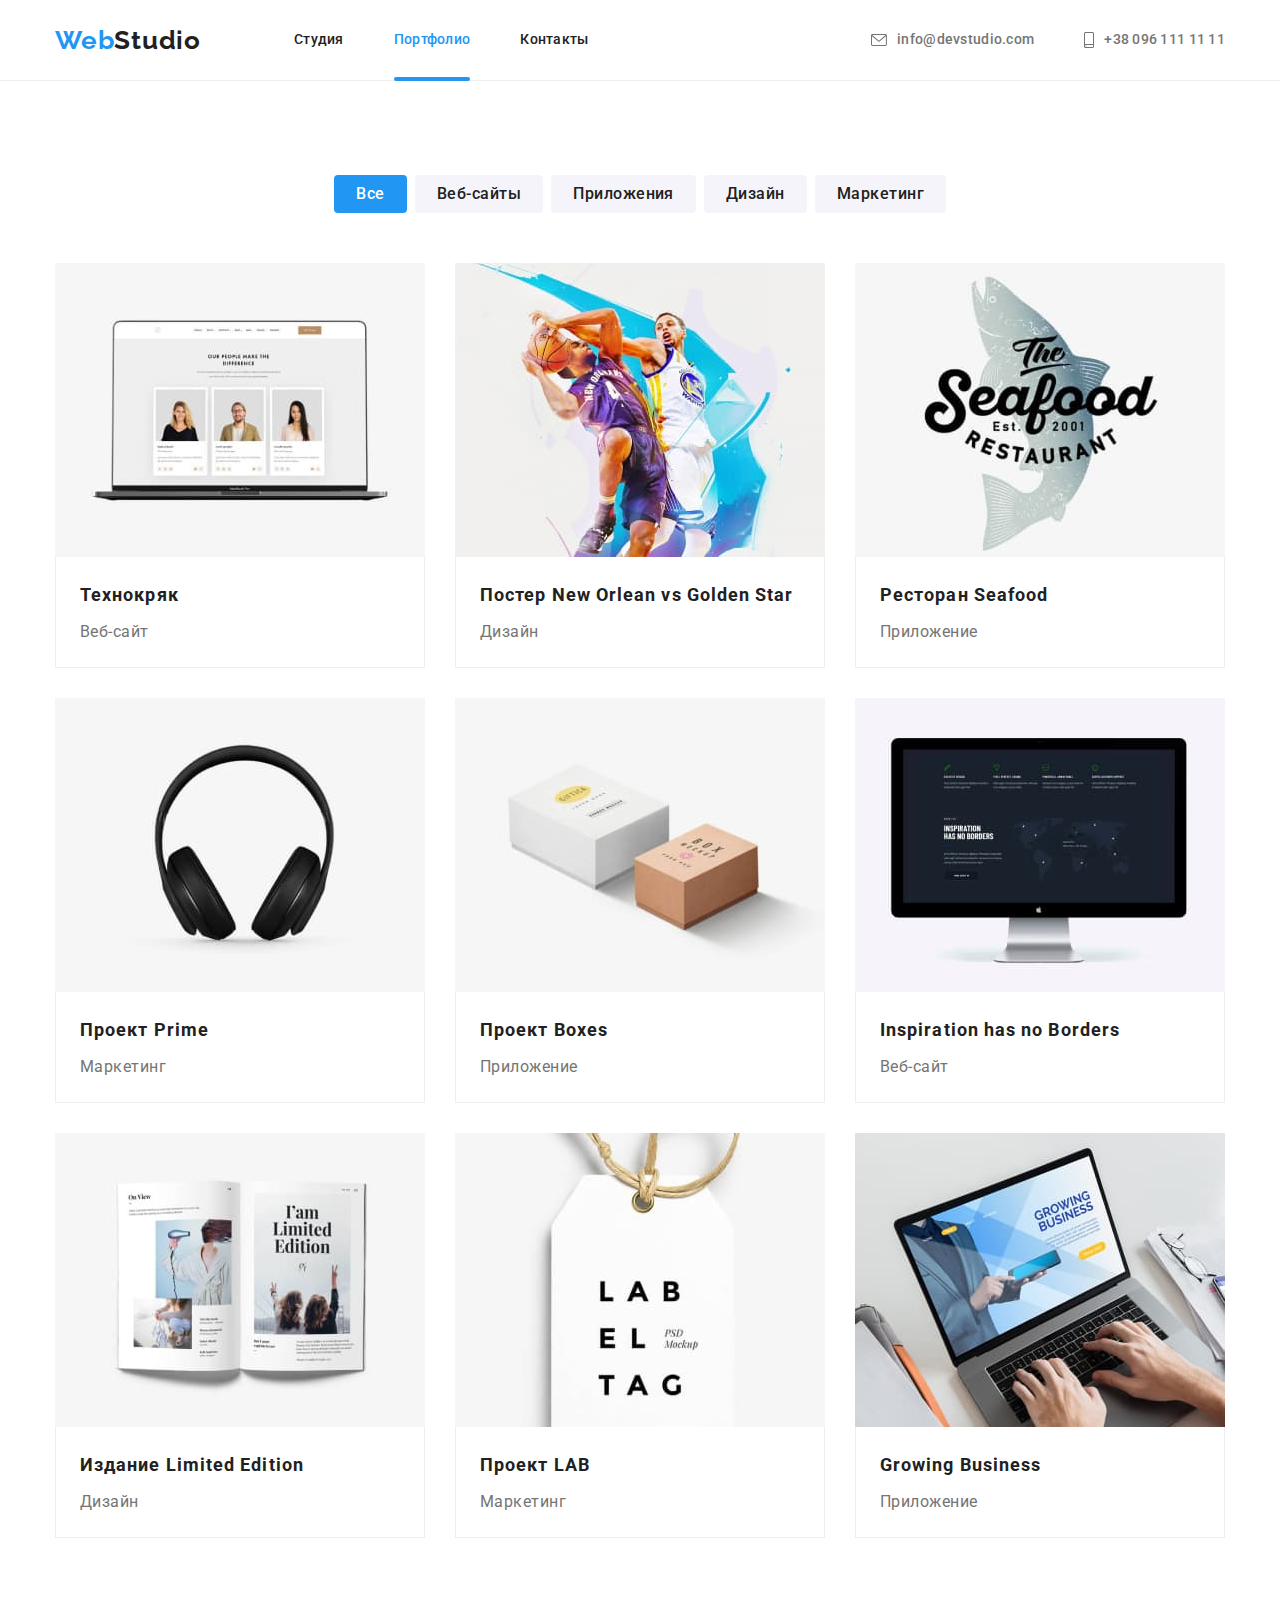
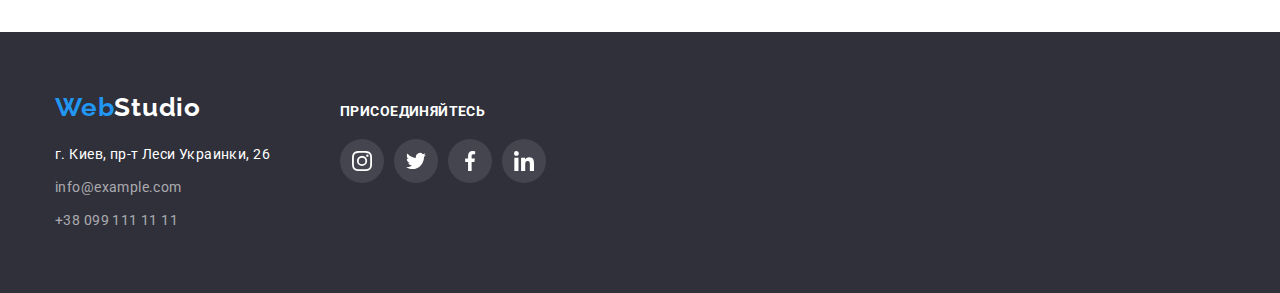
==== portfolio.html @ 0f603df2 "Adds files from homework#5." ====
<!DOCTYPE html>
<html lang="ru">
  <head>
    <meta charset="UTF-8" />
    <meta http-equiv="X-UA-Compatible" content="IE=edge" />
    <meta name="viewport" content="width=device-width, initial-scale=1.0" />
    <title>Портфолио</title>
    <link
      href="https://fonts.googleapis.com/css2?family=Raleway:wght@700&family=Roboto:wght@400;500;700;900&display=swap"
      rel="stylesheet"
    />
    <link
      rel="stylesheet"
      href="https://cdnjs.cloudflare.com/ajax/libs/modern-normalize/1.1.0/modern-normalize.min.css"
    />
    <link rel="stylesheet" href="./css/styles.css" />
  </head>
  <body>
    <header class="page-header">
      <div class="container page-header-blocks">
        <nav class="main-nav">
          <a href="./index.html" lang="en" class="logo"> <span class="accent">Web</span>Studio</a>
          <ul class="site-nav list">
            <li class="site-nav-item"><a href="./index.html" class="link">Студия</a></li>
            <li class="site-nav-item">
              <a href="./portfolio.html" class="link current">Портфолио</a>
            </li>
            <li class="site-nav-item"><a href="" class="link">Контакты</a></li>
          </ul>
        </nav>

        <ul class="contacts-header list">
          <li class="contacts-header-item">
            <a href="mailto:info@devstudio.com" class="contacts-header-link">
              <svg width="16px" height="12px" class="contacts-icon">
                <use href="./images/icons.svg#icon-envelope"></use>
              </svg>
              info@devstudio.com</a
            >
          </li>
          <li class="contacts-header-item">
            <a href="tel:+380961111111" class="contacts-header-link"
              ><svg width="10px" height="16px" class="contacts-icon">
                <use href="./images/icons.svg#icon-smartphone"></use>
              </svg>
              +38 096 111 11 11</a
            >
          </li>
        </ul>
      </div>
    </header>

    <main>
      <section class="section">
        <div class="container">
          <!-- этот заголовок будет невидимым -->
          <h1 class="section-title visually-hidden">Портфолио проектов</h1>
          <ul class="portfolio-button-list list">
            <li class="portfolio-button-item">
              <button type="button" class="portfolio-button current-button">Все</button>
            </li>
            <li class="portfolio-button-item">
              <button type="button" class="portfolio-button">Веб-сайты</button>
            </li>
            <li class="portfolio-button-item">
              <button type="button" class="portfolio-button">Приложения</button>
            </li>
            <li class="portfolio-button-item">
              <button type="button" class="portfolio-button">Дизайн</button>
            </li>
            <li class="portfolio-button-item">
              <button type="button" class="portfolio-button">Маркетинг</button>
            </li>
          </ul>
          <ul class="portfolio-card-list list">
            <li class="portfolio-card-item">
              <a href="" class="portfolio-card-link">
                <div class="portfolio-card-thumb">
                  <img src="./images/portfolio1.jpg" alt="Ноутбук с проектом" width="370" />
                  <p class="portfolio-card-pharagraf">
                    Ресурс предлагает комплексные предложения с разным уровнем функционала и
                    сервисов. Все это позволит посетителю получить исчерпывающие сведения о компании
                    или частном лице.
                  </p>
                </div>
                <div class="portfolio-card-content">
                  <h2 class="portfolio-card-subtitle">Технокряк</h2>
                  <p class="portfolio-card-text">Веб-сайт</p>
                </div>
              </a>
            </li>
            <li class="portfolio-card-item">
              <a href="" class="portfolio-card-link">
                <div class="portfolio-card-thumb">
                  <img src="./images/portfolio2.jpg" alt="Постер игры в баскетбол" width="370" />
                  <p class="portfolio-card-pharagraf">
                    Ресурс предлагает комплексные предложения с разным уровнем функционала и
                    сервисов. Все это позволит посетителю получить исчерпывающие сведения о компании
                    или частном лице.
                  </p>
                </div>
                <div class="portfolio-card-content">
                  <h2 class="portfolio-card-subtitle">
                    Постер <span lang="en">New Orlean vs Golden Star</span>
                  </h2>
                  <p class="portfolio-card-text">Дизайн</p>
                </div>
              </a>
            </li>
            <li class="portfolio-card-item">
              <a href="" class="portfolio-card-link">
                <div class="portfolio-card-thumb">
                  <img src="./images/portfolio3.jpg" alt="Эмблема ресторана" width="370" />
                  <p class="portfolio-card-pharagraf">
                    Ресурс предлагает комплексные предложения с разным уровнем функционала и
                    сервисов. Все это позволит посетителю получить исчерпывающие сведения о компании
                    или частном лице.
                  </p>
                </div>
                <div class="portfolio-card-content">
                  <h2 class="portfolio-card-subtitle">Ресторан <span lang="en">Seafood</span></h2>
                  <p class="portfolio-card-text">Приложение</p>
                </div>
              </a>
            </li>
            <li class="portfolio-card-item">
              <a href="" class="portfolio-card-link">
                <div class="portfolio-card-thumb">
                  <img src="./images/portfolio4.jpg" alt="Наушники" width="370" />
                  <p class="portfolio-card-pharagraf">
                    Ресурс предлагает комплексные предложения с разным уровнем функционала и
                    сервисов. Все это позволит посетителю получить исчерпывающие сведения о компании
                    или частном лице.
                  </p>
                </div>
                <div class="portfolio-card-content">
                  <h2 class="portfolio-card-subtitle">Проект <span lang="en">Prime</span></h2>
                  <p class="portfolio-card-text">Маркетинг</p>
                </div>
              </a>
            </li>
            <li class="portfolio-card-item">
              <a href="" class="portfolio-card-link">
                <div class="portfolio-card-thumb">
                  <img src="./images/portfolio5.jpg" alt="Коробки" width="370" />
                  <p class="portfolio-card-pharagraf">
                    Ресурс предлагает комплексные предложения с разным уровнем функционала и
                    сервисов. Все это позволит посетителю получить исчерпывающие сведения о компании
                    или частном лице.
                  </p>
                </div>
                <div class="portfolio-card-content">
                  <h2 class="portfolio-card-subtitle">Проект <span lang="en">Boxes</span></h2>
                  <p class="portfolio-card-text">Приложение</p>
                </div>
              </a>
            </li>
            <li class="portfolio-card-item">
              <a href="" class="portfolio-card-link">
                <div class="portfolio-card-thumb">
                  <img src="./images/portfolio6.jpg" alt="Монитор" width="370" />
                  <p class="portfolio-card-pharagraf">
                    Ресурс предлагает комплексные предложения с разным уровнем функционала и
                    сервисов. Все это позволит посетителю получить исчерпывающие сведения о компании
                    или частном лице.
                  </p>
                </div>
                <div class="portfolio-card-content">
                  <h2 lang="en" class="portfolio-card-subtitle">Inspiration has no Borders</h2>
                  <p class="portfolio-card-text">Веб-сайт</p>
                </div>
              </a>
            </li>
            <li class="portfolio-card-item">
              <a href="" class="portfolio-card-link">
                <div class="portfolio-card-thumb">
                  <img src="./images/portfolio7.jpg" alt="Журнал" width="370" />
                  <p class="portfolio-card-pharagraf">
                    Ресурс предлагает комплексные предложения с разным уровнем функционала и
                    сервисов. Все это позволит посетителю получить исчерпывающие сведения о компании
                    или частном лице.
                  </p>
                </div>
                <div class="portfolio-card-content">
                  <h2 class="portfolio-card-subtitle">
                    Издание <span lang="en">Limited Edition</span>
                  </h2>
                  <p class="portfolio-card-text">Дизайн</p>
                </div>
              </a>
            </li>
            <li class="portfolio-card-item">
              <a href="" class="portfolio-card-link">
                <div class="portfolio-card-thumb">
                  <img src="./images/portfolio8.jpg" alt="Бирка" width="370" />
                  <p class="portfolio-card-pharagraf">
                    Ресурс предлагает комплексные предложения с разным уровнем функционала и
                    сервисов. Все это позволит посетителю получить исчерпывающие сведения о компании
                    или частном лице.
                  </p>
                </div>
                <div class="portfolio-card-content">
                  <h2 class="portfolio-card-subtitle">Проект <span lang="en">LAB</span></h2>
                  <p class="portfolio-card-text">Маркетинг</p>
                </div>
              </a>
            </li>
            <li class="portfolio-card-item">
              <a href="" class="portfolio-card-link">
                <div class="portfolio-card-thumb">
                  <img src="./images/portfolio9.jpg" alt="Работа за ноутбуком" width="370" />
                  <p class="portfolio-card-pharagraf">
                    Ресурс предлагает комплексные предложения с разным уровнем функционала и
                    сервисов. Все это позволит посетителю получить исчерпывающие сведения о компании
                    или частном лице.
                  </p>
                </div>
                <div class="portfolio-card-content">
                  <h2 lang="en" class="portfolio-card-subtitle">Growing Business</h2>
                  <p class="portfolio-card-text">Приложение</p>
                </div>
              </a>
            </li>
          </ul>
        </div>
      </section>
    </main>

    <footer class="page-footer">
      <div class="container footer-blocks">
        <div>
          <a href="./index.html" lang="en" class="logo footer-logo">
            <span class="accent">Web</span>Studio</a
          >
          <address class="contacts-footer">
            <ul class="contacts-footer-list list">
              <li class="contacts-footer-item">
                <a
                  href="https://goo.gl/maps/sbmDoguWazhmyjEM8"
                  target="_blank"
                  class="contacts-footer-link location"
                  >г. Киев, пр-т Леси Украинки, 26</a
                >
              </li>
              <li class="contacts-footer-item">
                <a href="mailto:info@example.com" class="contacts-footer-link">info@example.com</a>
              </li>
              <li class="contacts-footer-item">
                <a href="tel:+380991111111" class="contacts-footer-link">+38 099 111 11 11</a>
              </li>
            </ul>
          </address>
        </div>
        <div class="footer-networks">
          <p>присоединяйтесь</p>
          <ul class="social-network-list list">
            <li class="social-network-item">
              <a href="" class="social-network-link">
                <svg width="20px" height="20px" fill="var(--primary-white-color)">
                  <use href="./images/icons.svg#icon-instagram"></use>
                </svg>
              </a>
            </li>
            <li class="social-network-item">
              <a href="" class="social-network-link">
                <svg width="20px" height="20px" fill="var(--primary-white-color)">
                  <use href="./images/icons.svg#icon-twitter"></use>
                </svg>
              </a>
            </li>
            <li class="social-network-item">
              <a href="" class="social-network-link">
                <svg width="20px" height="20px" fill="var(--primary-white-color)">
                  <use href="./images/icons.svg#icon-facebook"></use>
                </svg>
              </a>
            </li>
            <li class="social-network-item">
              <a href="" class="social-network-link">
                <svg width="20px" height="20px" fill="var(--primary-white-color)">
                  <use href="./images/icons.svg#icon-linkedin"></use>
                </svg>
              </a>
            </li>
          </ul>
        </div>
      </div>
    </footer>
  </body>
</html>
---- css/styles.css ----
/* цвет основного текста #212121 */
/* вторичный цвет текста #757575 */
/* белый #ffffff */
/* белый с прозрачностю для ссылок в футере rgba(255, 255, 255, 0.6) */
/* акцент #2196F3 */
/* цвет фона героя и подвала #2F303A */
/* цвет фона вторичный и кнопок для портфолио #F5F4FA */
/* цвет рамок #ececec */
/* стандартный цвет иконок #AFB1B8 */
:root {
  --primary-text-color: #757575;
  --title-text-color: #212121;
  --accent-color: #2196f3;
  --primary-white-color: #ffffff;
  --contacts-footer-color: rgba(255, 255, 255, 0.6);
  --secondary-bg-color: #2f303a;
  --other-bg-color: #f5f4fa;
  --border-color: #eeeeee;
  --card-set-gap: 30px;
  --icon-color-standart: #AFB1B8;
  --transition-duration: 250ms;
  --transition-timing-function: cubic-bezier(0.4, 0, 0.2, 1);
}

body {
  background-color: var(--primary-white-color);
  color: var(--primary-text-color);
  font-family: Roboto, sans-serif;
  font-size: 14px;
  line-height: 1.71;
}

.list {
  list-style: none;

  padding: 0;
  margin: 0;
}

.container {
  margin-left: auto;
  margin-right: auto;
  width: 1200px;
  padding-left: 15px;
  padding-right: 15px;
}

img {
  display: block;
  max-width: 100%;
  height: auto;
}

p {margin: 0;}

.visually-hidden {
  position: absolute;
  width: 1px;
  height: 1px;
  margin: -1px;
  border: 0;
  padding: 0;
  white-space: nowrap;
  clip-path: inset(100%);
  clip: rect(0 0 0 0);
  overflow: hidden;
}

/* стили шапки */
.page-header {
  border-bottom-width: 1px;
  border-bottom-style: solid;
  border-bottom-color: var(--border-color);
}
.logo {
  color: var(--title-text-color);
  font-family: Raleway, sans-serif;
  font-weight: 700;
  font-size: 26px;
  line-height: 1.19;
  text-decoration: none;
  letter-spacing: 0.03em;

  transition: color var(--transition-duration) var(--transition-timing-function);
}

.page-header-blocks {
  display: flex;
  align-items: center;
}

.main-nav {
  display: flex;
  align-items: center;
}

.site-nav {
  display: flex;
  margin-left: 93px;
}

.site-nav-item + .site-nav-item {
  margin-left: 50px;
}

.site-nav .link {
  position: relative;

  display: block;
  padding-top: 32px;
  padding-bottom: 32px;

  color: var(--title-text-color);
  font-weight: 500;
  font-size: 14px;
  line-height: 1.14;
  letter-spacing: 0.02em;
  text-decoration: none;

  transition: color var(--transition-duration) var(--transition-timing-function);
}

.contacts-header {
  display: flex;
  margin-left: auto;
  align-items: center;
}

.contacts-header-item + .contacts-header-item {
  margin-left: 50px;
}

.contacts-icon {
  margin-right: 10px;
  fill: currentColor;
}

.contacts-header-link {
  display: flex;
  text-align: center;
  align-items: center;

  color: var(--primary-text-color);
  font-weight: 500;
  font-size: 14px;
  line-height: 1.14;
  letter-spacing: 0.02em;
  text-decoration: none;

  transition: color var(--transition-duration) var(--transition-timing-function);
}

.accent,
.logo:hover,
.logo:focus,
.site-nav .link.current,
.site-nav .link:hover,
.site-nav .link:focus,
.contacts-header-link:hover,
.contacts-header-link:focus {
  color: var(--accent-color);
}

.current::after {
  content: "";
  position: absolute;
  bottom: -1px;
  left: 0;

  display: block;
  width: 100%;
  height: 4px;

  background-color: var(--accent-color);
  border-radius: 2px;
}

/* стили главной секции Студии */
.hero {
  padding: 200px 0;
  text-align: center;
  max-width: 1600px;
  height: 600px;
  margin-left: auto;
  margin-right: auto;

  letter-spacing: 0.06em;
  background-color: #c4c4c4;
  background-image: linear-gradient(to right, rgba(47, 48, 58, 0.4), rgba(47, 48, 58, 0.4)),
    url(../images/hero.jpg);
  background-repeat: no-repeat;
  background-position: center;
  background-size: cover;
}
.hero-title {
  margin-top: 0;
  margin-bottom: 30px;

  color: var(--primary-white-color);
  font-weight: 900;
  font-size: 44px;
  line-height: 1.36;
  text-transform: uppercase;
}
.hero-button {
  border-radius: 4px;
  padding: 10px 32px;
  min-width: 200px;
  text-align: center;
  border: none;
  cursor: pointer;

  background-color: var(--accent-color);
  color: var(--primary-white-color);
  font-family: inherit;
  font-weight: 700;
  font-size: 16px;
  line-height: 1.88;
  letter-spacing: 0.06em;
}

/* общие стили секций Студии */
.section {
  padding-top: 94px;
  padding-bottom: 94px;
}

.section-title {
  margin-top: 0;
  margin-bottom: 50px;
  text-align: center;

  color: var(--title-text-color);
  font-weight: 700;
  font-size: 36px;
  line-height: 1.17;
  letter-spacing: 0.03em;
}

/* стили особенностей Студии */
.features-list {
  display: flex;
}

.features-list-item {
  width: 270px;
}

.features-list-item + .features-list-item {
  margin-left: var(--card-set-gap);
}

.features-icon {
  display: flex;
  justify-content: center;
  align-items: center;
  width: 270px;
  height: 120px;
  margin-bottom: 30px;

  background-color: var(--other-bg-color);
  border-radius: 4px;
}

.features-title {
  margin-top: 0;
  margin-bottom: 10px;

  color: var(--title-text-color);
  font-weight: 700;
  font-size: 14px;
  line-height: 1.14;
  text-transform: uppercase;
  letter-spacing: 0.03em;
}

.features-text {
  letter-spacing: 0.03em;
}

/* стили работ Студии */
.works {
  padding-top: 0;
}

.works-list {
  display: flex;
}

.works-list-item {
  position: relative;
  width: 370px;
}

.works-list-item + .works-list-item {
  margin-left: var(--card-set-gap);
}

.works-list-text {
  position: absolute;
  bottom: 0;
  left: 0;

  display: flex;
  justify-content: center;
  align-items: center;
  width: 100%;
  height: 70px;


  color: var(--primary-white-color);
  background-color:  rgba(47, 48, 58, 0.8);
  font-weight: 700;
  line-height: 1.14;
  letter-spacing: 0.03em;
  text-transform: uppercase;
}

/* стили команды Студии */
.team {
  background-color: var(--other-bg-color);
  font-weight: 400;
  font-size: 16px;
  line-height: 1.19;
  letter-spacing: 0.03em;
}

.team-list {
  display: flex;
}

.team-list-item {
  width: 270px;

  background-color: var(--primary-white-color);
  box-shadow: 0px 1px 3px rgba(0, 0, 0, 0.12), 0px 1px 1px rgba(0, 0, 0, 0.14),
    0px 2px 1px rgba(0, 0, 0, 0.2);
  border-radius: 0px 0px 4px 4px;
}

.team-list-item + .team-list-item {
  margin-left: var(--card-set-gap);
}

.team-content {
  padding-top: 30px;
  padding-bottom: 30px;
}

.team-name {
  margin-top: 0;
  margin-bottom: 10px;
  text-align: center;

  color: var(--title-text-color);
  font-weight: 500;
  font-size: 16px;
}

.team-text {
  text-align: center;
}

.social-network-list {
  display: flex;
  padding: 0;
  margin: 0;
  margin-top: 20px;
  justify-content: center;
  align-items: center;
}

.social-network-item+.social-network-item {
  margin-left: 10px;
}

.social-network-link {
  display: flex;
  justify-content: center;
  align-items: center;
  width: 44px;
  height: 44px;

  background-color: rgba(255, 255, 255, 0.1);
  color: var(--icon-color-standart);
  border-radius: 50%;

  transition: color var(--transition-duration) var(--transition-timing-function), 
  background-color var(--transition-duration) var(--transition-timing-function);
}

.social-network-icon {
  fill: currentColor;
}

.social-network-link:hover,
.social-network-link:focus {
  background-color: var(--accent-color);
  color: var(--primary-white-color);
}

/* стили клиентов Студии */

.clients-list {
  display: flex;
  justify-content: center;
  align-items: center;
}

.clients-list-item + .clients-list-item {
  margin-left: var(--card-set-gap);
}

.clients-list-link {
  display: flex;
  justify-content: center;
  align-items: center;

  width: 170px;
  height: 92px;
  fill: var(--icon-color-standart);
  border: 1px solid var(--icon-color-standart);
  border-radius: 4px;

  transition: fill var(--transition-duration) var(--transition-timing-function), 
  border var(--transition-duration) var(--transition-timing-function);
}

.clients-list-link:hover,
.clients-list-link:focus {
  fill: var(--accent-color);
  border: 1px solid var(--accent-color);
}

/* стили подвала */
.page-footer {
  background-color: var(--secondary-bg-color);
  padding-top: 60px;
  padding-bottom: 60px;
}

.footer-blocks {
  display: flex;
  align-items: baseline;
}

.footer-logo {
  color: var(--primary-white-color);
}

.contacts-footer {
  margin-top: 20px;
}

.contacts-footer-list {
  display: inline-block;
}

.contacts-footer-item + .contacts-footer-item {
  margin-top: 9px;
}

.contacts-footer-link {
  color: var(--contacts-footer-color);
  font-style: normal;
  font-weight: 400;
  font-size: 14px;
  line-height: 1.71;
  text-decoration: none;
  letter-spacing: 0.03em;

  transition: color var(--transition-duration) var(--transition-timing-function);
}

.location {
  color: var(--primary-white-color);
}

.contacts-footer-link:hover,
.contacts-footer-link:focus,
.contacts-footer-location:hover,
.contacts-footer-location:focus {
  color: var(--accent-color);
}

.footer-networks {
  margin-left: 70px;

  color: var(--primary-white-color);
  font-weight: 700;
  line-height: 1.14;
  letter-spacing: 0.03em;
  text-transform: uppercase;
}

/* стили Портфолио */

.portfolio-button-list {
  display: flex;
  margin-bottom: 50px;
  justify-content: center;
}

.portfolio-button-item + .portfolio-button-item {
  margin-left: 8px;
}

.portfolio-button {
  border-radius: 4px;
  padding: 6px 22px;
  min-width: 73px;
  text-align: center;
  border: none;
  cursor: pointer;

  background-color: var(--other-bg-color);
  color: var(--title-text-color);
  font-family: Roboto, sans-serif;
  font-weight: 500;
  font-size: 16px;
  line-height: 1.62;
  letter-spacing: 0.03em;

  transition: background-color var(--transition-duration) var(--transition-timing-function), 
  color var(--transition-duration) var(--transition-timing-function), 
  box-shadow var(--transition-duration) var(--transition-timing-function);
}

.current-button {
  background-color: var(--accent-color);
  color: var(--primary-white-color);
}

.portfolio-button:hover,
.portfolio-button:focus {
  background-color: var(--accent-color);
  color: var(--primary-white-color);
  box-shadow: 0px 3px 1px rgba(0, 0, 0, 0.1),
  0px 1px 2px rgba(0, 0, 0, 0.08),
  0px 2px 2px rgba(0, 0, 0, 0.12);
}

.portfolio-card-list {
  display: flex;
  flex-wrap: wrap;
  margin-left: calc(-1 * var(--card-set-gap));
  margin-top: calc(-1 * var(--card-set-gap));
}

.portfolio-card-item {
  flex-basis: calc(100% / 3 - var(--card-set-gap));
  margin-left: var(--card-set-gap);
  margin-top: var(--card-set-gap);
}

.portfolio-card-link {
  display: block;
  text-decoration: none;

  transition: box-shadow var(--transition-duration) var(--transition-timing-function);

}

.portfolio-card-link:hover,
.portfolio-card-link:focus {
  box-shadow: 0px 1px 1px rgba(0, 0, 0, 0.12), 0px 4px 4px rgba(0, 0, 0, 0.06),
    1px 4px 6px rgba(0, 0, 0, 0.16);
}

.portfolio-card-thumb {
  position: relative;

  display: flex;
  justify-content: center;
  align-items: center;

  overflow: hidden;
}

.portfolio-card-pharagraf {
  position: absolute;
  width: 100%;
  height: 100%;
  padding: 63px 24px;

  color: var(--primary-white-color);
  background-color: rgba(33, 150, 243, 0.9);
  font-size: 18px;
  line-height: 1.56;
  letter-spacing: 0.03em;

  transform: translateY(101%);
  transition: transform var(--transition-duration) var(--transition-timing-function);
}

.portfolio-card-link:hover .portfolio-card-pharagraf,
.portfolio-card-link:focus .portfolio-card-pharagraf {
  transform: translateY(0)
}

.portfolio-card-content {
  padding: 20px 24px;

  border-right-width: 1px;
  border-right-style: solid;
  border-right-color: var(--border-color);
  border-bottom-width: 1px;
  border-bottom-style: solid;
  border-bottom-color: var(--border-color);
  border-left-width: 1px;
  border-left-style: solid;
  border-left-color: var(--border-color);
}

.portfolio-card-subtitle {
  margin-top: 0;
  margin-bottom: 4px;

  color: var(--title-text-color);
  font-weight: 700;
  font-size: 18px;
  line-height: 2;
  letter-spacing: 0.06em;
}

.portfolio-card-text {
  margin-top: 0;
  margin-bottom: 0;

  color: var(--primary-text-color);
  font-weight: 400;
  font-size: 16px;
  line-height: 1.87;
  letter-spacing: 0.03em;
}

/* стили Модального окна */

.backdrop {
  position: fixed;
  top: 0;
  left: 0;

  width: 100%;
  height: 100%;

  background-color: rgba(0, 0, 0, 0.2);
  opacity: 1;
  transition: opacity var(--transition-duration) var(--transition-timing-function);
}

.backdrop.is-hidden {
  opacity: 0;
  pointer-events: none;
}

.modal {
  position: absolute;
  top: 50%;
  left: 50%;
  transform: translate(-50%, -50%) scale(1);
  opacity: 1;

  width: 528px;
  height: 581px;

  background-color: var(--primary-white-color);

  transition: transform var(--transition-duration) var(--transition-timing-function), 
  opacity var(--transition-duration) var(--transition-timing-function);
}

.backdrop.is-hidden .modal {
  transform: translate(-50%, -50%) scale(0.9);
  opacity: 0;
}

.modal-btn {
  position: absolute;
  top: 8px;
  right: 8px;

  border: 1px solid rgba(0, 0, 0, 0.1);
  border-radius: 50%;
  width: 30px;
  height: 30px;

  background-color: transparent;
  font-weight: 700;
  cursor: pointer;
}
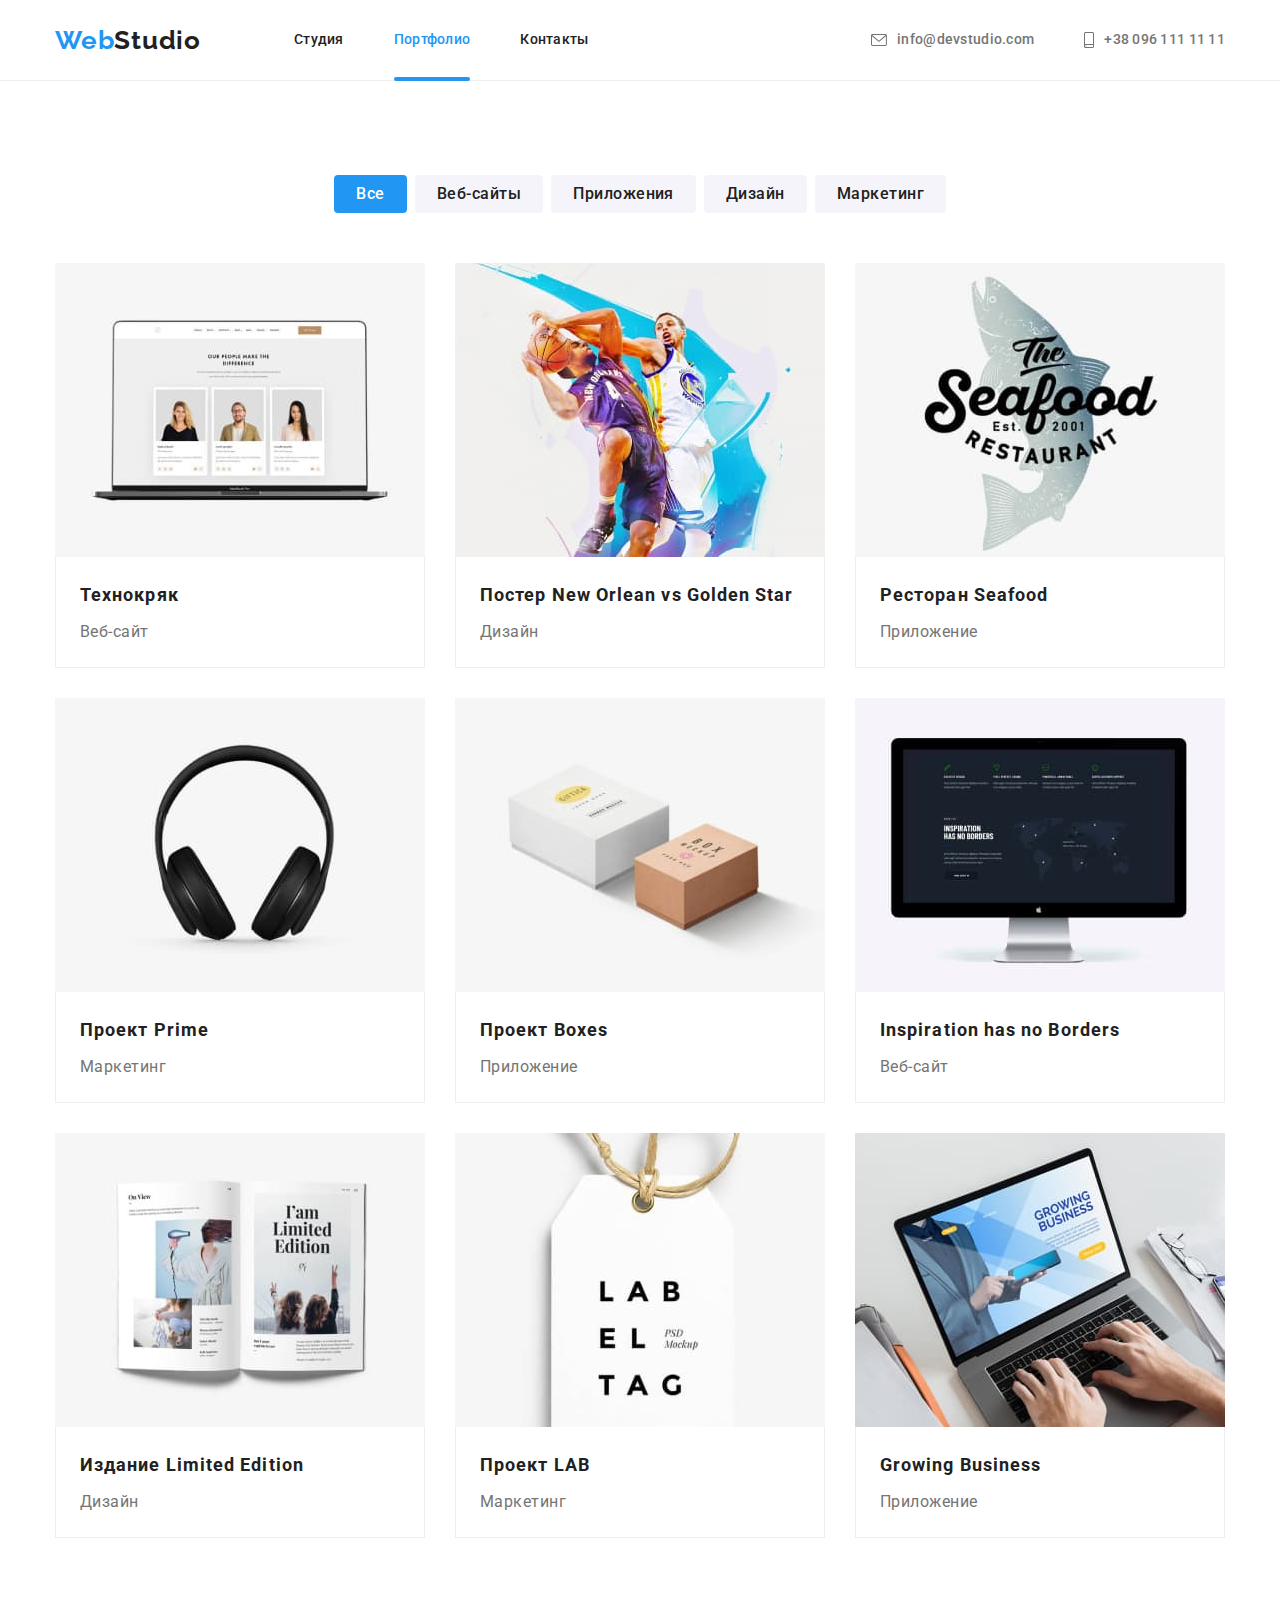
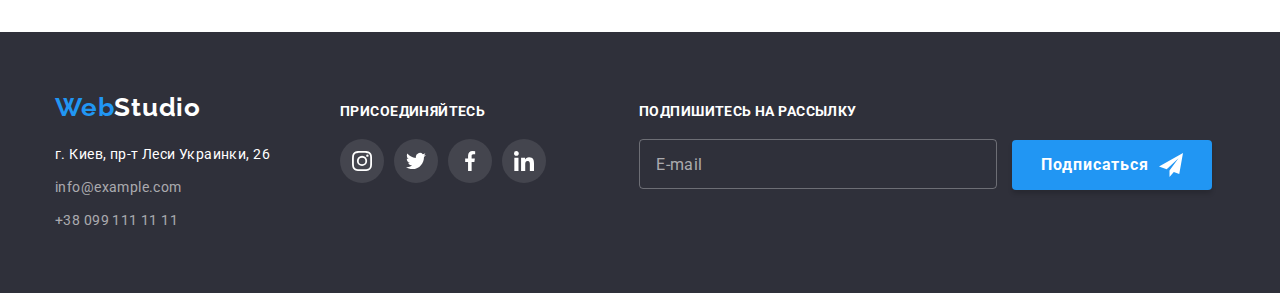
==== commit 9c2f766d: "Adds forms." ====
--- a/portfolio.html
+++ b/portfolio.html
@@ -252,7 +252,7 @@
           </address>
         </div>
         <div class="footer-networks">
-          <p>присоединяйтесь</p>
+          <p class="footer-subtitle">присоединяйтесь</p>
           <ul class="social-network-list list">
             <li class="social-network-item">
               <a href="" class="social-network-link">
@@ -284,6 +284,16 @@
             </li>
           </ul>
         </div>
+        <form class="footer-form">
+          <p class="footer-subtitle">Подпишитесь на рассылку</p>
+          <input class="footer-form-input" type="email" name="mail" placeholder="E-mail" />
+          <button type="submit" class="footer-form-btn">
+            Подписаться
+            <svg width="24px" height="24px" class="footer-form-icon">
+              <use href="./images/icons.svg#icon-send"></use>
+            </svg>
+          </button>
+        </form>
       </div>
     </footer>
   </body>
--- a/css/styles.css
+++ b/css/styles.css
@@ -1,5 +1,5 @@
-/* цвет основного текста #212121 */
-/* вторичный цвет текста #757575 */
+/* цвет заголовка текста #212121 */
+/* цвет основного текста #757575 */
 /* белый #ffffff */
 /* белый с прозрачностю для ссылок в футере rgba(255, 255, 255, 0.6) */
 /* акцент #2196F3 */
@@ -485,12 +485,62 @@
 
 .footer-networks {
   margin-left: 70px;
-
+}
+
+.footer-subtitle {
   color: var(--primary-white-color);
   font-weight: 700;
   line-height: 1.14;
   letter-spacing: 0.03em;
   text-transform: uppercase;
+}
+
+.footer-form {
+  margin-left: 93px;
+}
+
+.footer-form-input {
+  width: 358px;
+  height: 50px;
+  margin-top: 20px;
+  padding: 15px 16px;
+
+  border: 1px solid rgba(255, 255, 255, 0.3);
+  border-radius: 4px;
+  background-color: transparent;
+
+  color: var(--primary-white-color);
+  font-size: 16px;
+  line-height: 1.25;
+  letter-spacing: 0.03em;
+}
+
+.footer-form-input::placeholder {
+  color: var(--contacts-footer-color);
+} 
+
+.footer-form-btn {
+  display: inline-flex;
+  align-items: center;
+  justify-content: center;
+  width: 200px;
+  height: 50px;
+  margin-left: 12px;
+
+  background-color: var(--accent-color);
+  border: none;
+  box-shadow: 0px 4px 4px rgba(0, 0, 0, 0.15);
+  border-radius: 4px;
+
+  color: var(--primary-white-color);
+  font-weight: 700;
+  font-size: 16px;
+  line-height: 1.88;
+  letter-spacing: 0.06em;
+}
+
+.footer-form-icon {
+  margin-left: 10px;
 }
 
 /* стили Портфолио */
@@ -676,6 +726,11 @@
 }
 
 .modal-btn {
+  display: flex;
+  justify-content: center;
+  align-items: center;
+  padding: 0;
+  
   position: absolute;
   top: 8px;
   right: 8px;
@@ -686,6 +741,103 @@
   height: 30px;
 
   background-color: transparent;
-  font-weight: 700;
   cursor: pointer;
 }
+
+.modal-form {
+  margin-left: auto;
+  margin-right: auto;
+  padding: 40px;
+}
+
+.modal-form-text {
+  margin-bottom: 12px;
+
+  color: var(--title-text-color);
+  font-weight: 700;
+  font-size: 20px;
+  line-height: 23px;
+  text-align: center;
+  letter-spacing: 0.03em;
+}
+
+.modal-form-field {
+  display: flex;
+  flex-direction: column;
+  margin-bottom: 10px;
+}
+
+.modal-form-label {
+  padding: 0;
+  margin: 0;
+  margin-bottom: 4px;
+
+  font-size: 12px;
+  line-height: 1.17;
+  letter-spacing: 0.01em;
+}
+
+.modal-form-input {
+  height: 40px;
+  padding: 11px 12px;
+  margin: 0;
+
+  border: 1px solid rgba(33, 33, 33, 0.2);
+  border-radius: 4px;
+}
+
+.modal-form-textarea {
+  height: 120px;
+  padding: 12px 16px;
+  margin: 0;
+  
+  border: 1px solid rgba(33, 33, 33, 0.2);
+  border-radius: 4px;
+}
+
+.modal-form-textarea::placeholder {
+  color: rgba(117, 117, 117, 0.5);
+  letter-spacing: 0.01em;
+}
+
+textarea {
+  resize: none;
+}
+
+.policy {
+  display: flex;
+  align-items: center;
+  margin-top: 20px;
+  margin-bottom: 30px;
+}
+
+.policy-input[type='checkbox'] {
+  width: 16px;
+  height: 15px;
+  margin: 0 9px 0 0;
+}
+
+.policy-label {
+  letter-spacing: 0.03em;
+}
+
+.modal-form-btn {
+  display: flex;
+  align-items: center;
+  justify-content: center;
+
+  width: 200px;
+  height: 50px;
+  padding: 0;
+  margin: 0 124px;
+
+  background-color: var(--accent-color);
+  box-shadow: 0px 4px 4px rgba(0, 0, 0, 0.15);
+  border: none;
+  border-radius: 4px;
+  color: var(--primary-white-color);
+  font-weight: 700;
+  font-size: 16px;
+  line-height: 1.88;
+  letter-spacing: 0.06em;
+}
